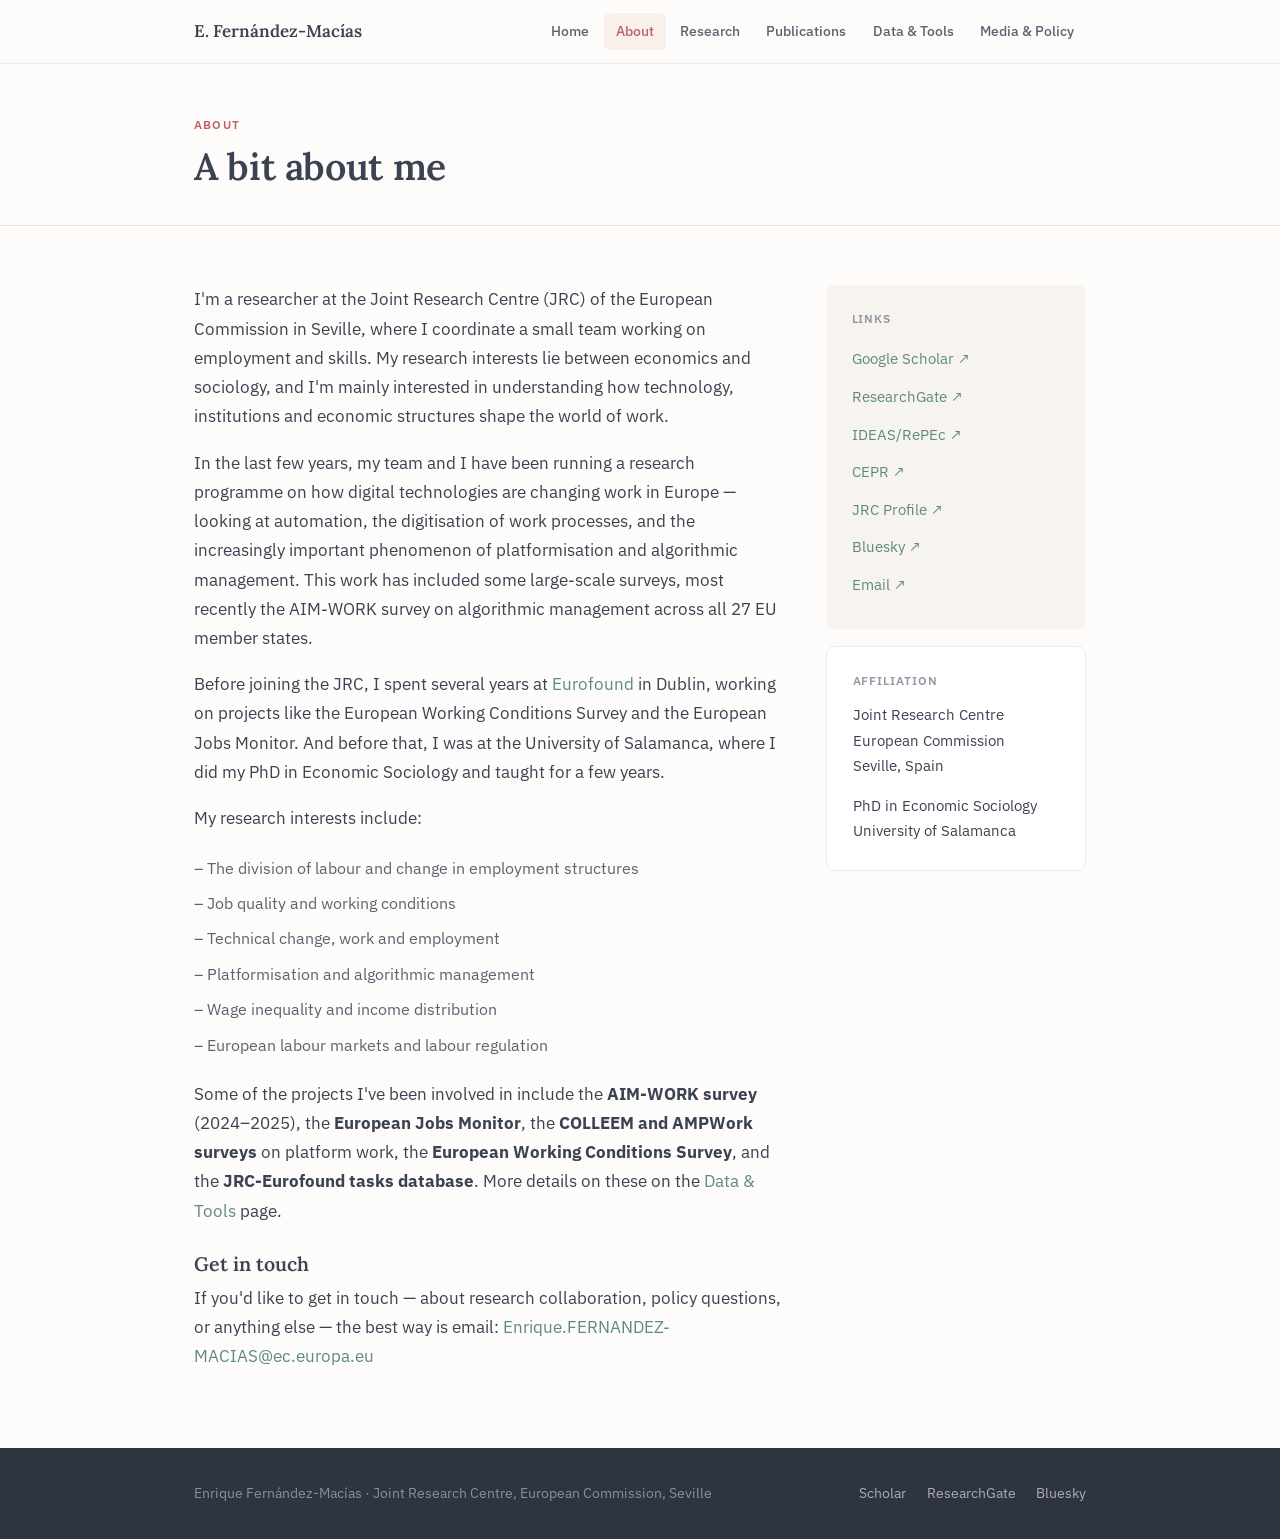
==== about.html @ 0cadeb90 "Add files via upload" ====
<!DOCTYPE html>
<html lang="en">
<head>
  <meta charset="UTF-8">
  <meta name="viewport" content="width=device-width, initial-scale=1.0">
  <title>About — Enrique Fernández-Macías</title>
  <link rel="stylesheet" href="style.css">
</head>
<body>

  <nav class="nav"><div class="nav-inner">
    <a href="index.html" class="nav-logo">E. Fernández-Macías</a>
    <button class="nav-toggle" aria-label="Toggle menu" onclick="document.querySelector('.nav-links').classList.toggle('open')"><svg viewBox="0 0 24 24" fill="none" stroke="currentColor" stroke-width="2"><path d="M3 12h18M3 6h18M3 18h18"/></svg></button>
    <ul class="nav-links">
      <li><a href="index.html">Home</a></li>
      <li><a href="about.html" class="active">About</a></li>
      <li><a href="research.html">Research</a></li>
      <li><a href="publications.html">Publications</a></li>
      <li><a href="data-tools.html">Data &amp; Tools</a></li>
      <li><a href="media.html">Media &amp; Policy</a></li>
    </ul>
  </div></nav>

  <header class="page-header">
    <div class="container">
      <span class="label">About</span>
      <h1>A bit about me</h1>
    </div>
  </header>

  <section class="section">
    <div class="container">
      <div style="display:grid; grid-template-columns:1fr 260px; gap:2.5rem; align-items:start;">
        <div>
          <p>I'm a researcher at the Joint Research Centre (JRC) of the European Commission in Seville, where I coordinate a small team working on employment and skills. My research interests lie between economics and sociology, and I'm mainly interested in understanding how technology, institutions and economic structures shape the world of work.</p>

          <p>In the last few years, my team and I have been running a research programme on how digital technologies are changing work in Europe — looking at automation, the digitisation of work processes, and the increasingly important phenomenon of platformisation and algorithmic management. This work has included some large-scale surveys, most recently the AIM-WORK survey on algorithmic management across all 27 EU member states.</p>

          <p>Before joining the JRC, I spent several years at <a href="https://www.eurofound.europa.eu/" target="_blank">Eurofound</a> in Dublin, working on projects like the European Working Conditions Survey and the European Jobs Monitor. And before that, I was at the University of Salamanca, where I did my PhD in Economic Sociology and taught for a few years.</p>

          <p>My research interests include:</p>
          <ul style="list-style:none; margin-bottom:1rem;">
            <li style="padding:0.25rem 0; font-size:0.92rem; color:var(--text-light);">– The division of labour and change in employment structures</li>
            <li style="padding:0.25rem 0; font-size:0.92rem; color:var(--text-light);">– Job quality and working conditions</li>
            <li style="padding:0.25rem 0; font-size:0.92rem; color:var(--text-light);">– Technical change, work and employment</li>
            <li style="padding:0.25rem 0; font-size:0.92rem; color:var(--text-light);">– Platformisation and algorithmic management</li>
            <li style="padding:0.25rem 0; font-size:0.92rem; color:var(--text-light);">– Wage inequality and income distribution</li>
            <li style="padding:0.25rem 0; font-size:0.92rem; color:var(--text-light);">– European labour markets and labour regulation</li>
          </ul>

          <p>Some of the projects I've been involved in include the <strong>AIM-WORK survey</strong> (2024–2025), the <strong>European Jobs Monitor</strong>, the <strong>COLLEEM and AMPWork surveys</strong> on platform work, the <strong>European Working Conditions Survey</strong>, and the <strong>JRC-Eurofound tasks database</strong>. More details on these on the <a href="data-tools.html">Data &amp; Tools</a> page.</p>

          <h3 style="margin-top:1.5rem;">Get in touch</h3>
          <p>If you'd like to get in touch — about research collaboration, policy questions, or anything else — the best way is email: <a href="mailto:Enrique.FERNANDEZ-MACIAS@ec.europa.eu">Enrique.FERNANDEZ-MACIAS@ec.europa.eu</a></p>
        </div>

        <div>
          <div style="background:var(--bg-warm); border-radius:8px; padding:1.5rem;">
            <h4 style="font-family:var(--sans); font-size:0.72rem; text-transform:uppercase; letter-spacing:0.08em; color:var(--text-muted); margin-bottom:0.8rem;">Links</h4>
            <ul style="list-style:none;">
              <li style="padding:0.35rem 0; font-size:0.88rem;"><a href="https://scholar.google.com/citations?hl=en&user=EjNnU9gAAAAJ" target="_blank">Google Scholar ↗</a></li>
              <li style="padding:0.35rem 0; font-size:0.88rem;"><a href="https://www.researchgate.net/profile/Enrique_Macias" target="_blank">ResearchGate ↗</a></li>
              <li style="padding:0.35rem 0; font-size:0.88rem;"><a href="https://ideas.repec.org/f/pfe504.html" target="_blank">IDEAS/RePEc ↗</a></li>
              <li style="padding:0.35rem 0; font-size:0.88rem;"><a href="https://cepr.org/about/people/enrique-fernandez-macias" target="_blank">CEPR ↗</a></li>
              <li style="padding:0.35rem 0; font-size:0.88rem;"><a href="https://joint-research-centre.ec.europa.eu/enrique-fernandez-macias_en" target="_blank">JRC Profile ↗</a></li>
              <li style="padding:0.35rem 0; font-size:0.88rem;"><a href="https://bsky.app/profile/quiquefm.bsky.social" target="_blank">Bluesky ↗</a></li>
              <li style="padding:0.35rem 0; font-size:0.88rem;"><a href="mailto:Enrique.FERNANDEZ-MACIAS@ec.europa.eu">Email ↗</a></li>
            </ul>
          </div>

          <div style="background:var(--bg-white); border:1px solid var(--border-light); border-radius:8px; padding:1.5rem; margin-top:1rem;">
            <h4 style="font-family:var(--sans); font-size:0.72rem; text-transform:uppercase; letter-spacing:0.08em; color:var(--text-muted); margin-bottom:0.8rem;">Affiliation</h4>
            <p style="font-size:0.88rem; margin:0;">Joint Research Centre<br>European Commission<br>Seville, Spain</p>
            <p style="font-size:0.88rem; margin-top:0.8rem; margin-bottom:0;">PhD in Economic Sociology<br>University of Salamanca</p>
          </div>
        </div>
      </div>
    </div>
  </section>

  <footer class="footer"><div class="container"><div class="footer-inner">
    <div>Enrique Fernández-Macías · Joint Research Centre, European Commission, Seville</div>
    <ul class="footer-links">
      <li><a href="https://scholar.google.com/citations?hl=en&user=EjNnU9gAAAAJ" target="_blank">Scholar</a></li>
      <li><a href="https://www.researchgate.net/profile/Enrique_Macias" target="_blank">ResearchGate</a></li>
      <li><a href="https://bsky.app/profile/quiquefm.bsky.social" target="_blank">Bluesky</a></li>
    </ul>
  </div></div></footer>
</body>
</html>
---- style.css ----
/* ============================================
   Enrique Fernández-Macías — Academic Website
   Warm, informal, research-oriented aesthetic
   ============================================ */

@import url('https://fonts.googleapis.com/css2?family=Lora:ital,wght@0,400;0,500;0,600;0,700;1,400;1,500&family=IBM+Plex+Sans:ital,wght@0,300;0,400;0,500;0,600;1,400&display=swap');

:root {
  --slate: #3b4252;
  --slate-light: #4c566a;
  --slate-dark: #2e3440;
  --rust: #bf616a;
  --rust-light: #d08770;
  --rust-subtle: #faf0eb;
  --teal: #5e8b7e;
  --teal-light: #8fbcbb;
  --text: #3b4252;
  --text-light: #5c6370;
  --text-muted: #9199a5;
  --bg: #fdfcfa;
  --bg-white: #ffffff;
  --bg-warm: #f7f3ee;
  --bg-sand: #f0ebe3;
  --border: #e5dfd7;
  --border-light: #eeebe6;
  --serif: 'Lora', Georgia, serif;
  --sans: 'IBM Plex Sans', -apple-system, sans-serif;
  --max-width: 960px;
  --nav-height: 64px;
}

*, *::before, *::after { box-sizing: border-box; margin: 0; padding: 0; }

html {
  font-size: 17px;
  scroll-behavior: smooth;
  -webkit-font-smoothing: antialiased;
}

body {
  font-family: var(--sans);
  color: var(--text);
  background: var(--bg);
  line-height: 1.72;
  min-height: 100vh;
  display: flex;
  flex-direction: column;
}

img { max-width: 100%; display: block; }
a { color: var(--teal); text-decoration: none; transition: color 0.2s; }
a:hover { color: var(--rust); }

h1, h2, h3, h4 { font-family: var(--serif); font-weight: 600; line-height: 1.3; color: var(--slate); }
h1 { font-size: 2.2rem; letter-spacing: -0.01em; }
h2 { font-size: 1.6rem; margin-bottom: 0.7rem; }
h3 { font-size: 1.15rem; margin-bottom: 0.4rem; }
p { margin-bottom: 1rem; }

.lead {
  font-family: var(--serif);
  font-size: 1.1rem;
  font-weight: 400;
  line-height: 1.8;
  color: var(--text-light);
  font-style: italic;
}

.label {
  font-size: 0.7rem;
  font-weight: 600;
  letter-spacing: 0.1em;
  text-transform: uppercase;
  color: var(--rust);
  display: block;
  margin-bottom: 0.4rem;
}

/* --- Navigation --- */
.nav {
  position: sticky; top: 0; z-index: 100;
  background: rgba(253, 252, 250, 0.9);
  backdrop-filter: blur(10px);
  border-bottom: 1px solid var(--border-light);
  height: var(--nav-height);
}
.nav-inner {
  max-width: var(--max-width); margin: 0 auto; padding: 0 2rem;
  height: 100%; display: flex; align-items: center; justify-content: space-between;
}
.nav-logo {
  font-family: var(--serif); font-size: 1rem; font-weight: 600;
  color: var(--slate); white-space: nowrap;
}
.nav-logo:hover { color: var(--rust); }
.nav-links { display: flex; gap: 0.15rem; list-style: none; }
.nav-links a {
  display: block; padding: 0.4rem 0.7rem; font-size: 0.8rem; font-weight: 500;
  color: var(--text-light); border-radius: 5px; transition: all 0.2s;
}
.nav-links a:hover { color: var(--slate); background: var(--bg-warm); }
.nav-links a.active { color: var(--rust); background: var(--rust-subtle); }

.nav-toggle { display: none; background: none; border: none; cursor: pointer; padding: 0.5rem; color: var(--slate); }
.nav-toggle svg { width: 22px; height: 22px; }

/* --- Layout --- */
.container { max-width: var(--max-width); margin: 0 auto; padding: 0 2rem; }
.section { padding: 3.5rem 0; }

/* --- Hero --- */
.hero { padding: 3.5rem 0 3rem; }
.hero-grid { display: grid; grid-template-columns: 1fr 280px; gap: 3rem; align-items: start; }
.hero-text h1 { margin-bottom: 1rem; }
.hero-text .lead { margin-bottom: 1rem; font-style: normal; }

.hero-photo {
  border-radius: 8px;
  overflow: hidden;
  border: 3px solid var(--bg-sand);
  box-shadow: 0 4px 20px rgba(0,0,0,0.06);
}
.hero-photo img { width: 100%; aspect-ratio: 4/5; object-fit: cover; }
.hero-photo-placeholder {
  width: 100%; aspect-ratio: 4/5;
  background: linear-gradient(145deg, var(--bg-sand) 0%, var(--border) 100%);
  display: flex; align-items: center; justify-content: center;
  color: var(--text-muted); font-size: 0.82rem; text-align: center; padding: 1.5rem; line-height: 1.5;
}

.hero-links {
  display: flex; flex-wrap: wrap; gap: 0.8rem; margin-top: 1.2rem; padding-top: 1.2rem;
  border-top: 1px solid var(--border-light);
  font-size: 0.85rem;
}
.hero-links a { font-weight: 500; }

/* --- Warm banner --- */
.banner {
  background: var(--slate);
  color: rgba(255,255,255,0.85);
  padding: 3rem 0;
}
.banner h2 { color: #fff; font-size: 1.4rem; }
.banner p { font-size: 0.92rem; line-height: 1.65; }
.banner-cols { display: grid; grid-template-columns: repeat(3, 1fr); gap: 1.5rem; margin-top: 1.5rem; }
.banner-col { padding: 1.2rem; background: rgba(255,255,255,0.06); border-radius: 8px; border: 1px solid rgba(255,255,255,0.08); }
.banner-col h3 { color: var(--rust-light); font-size: 1rem; margin-bottom: 0.4rem; }
.banner-col p { font-size: 0.85rem; color: rgba(255,255,255,0.65); margin: 0; }

/* --- Cards --- */
.card-grid { display: grid; grid-template-columns: repeat(auto-fill, minmax(280px, 1fr)); gap: 1.2rem; }
.card {
  background: var(--bg-white); border: 1px solid var(--border-light); border-radius: 8px;
  padding: 1.5rem; transition: all 0.3s;
}
.card:hover { border-color: var(--border); box-shadow: 0 3px 15px rgba(0,0,0,0.04); }
.card h3 { font-size: 1.05rem; }
.card h3 a { color: var(--slate); }
.card h3 a:hover { color: var(--rust); }
.card p { font-size: 0.88rem; color: var(--text-light); line-height: 1.6; }
.card .tag {
  display: inline-block; font-size: 0.68rem; font-weight: 600; letter-spacing: 0.07em;
  text-transform: uppercase; color: var(--teal); background: #eef5f2; padding: 0.2rem 0.5rem;
  border-radius: 3px; margin-bottom: 0.6rem;
}

/* --- Page header --- */
.page-header { padding: 3rem 0 2rem; border-bottom: 1px solid var(--border); }
.page-header .lead { max-width: 640px; }

/* --- Research themes --- */
.theme-block { padding: 2.5rem 0; border-bottom: 1px solid var(--border-light); }
.theme-block:last-child { border-bottom: none; }
.theme-header { margin-bottom: 1rem; }
.theme-body { max-width: 720px; }
.theme-body p { font-size: 0.93rem; color: var(--text-light); }

.theme-pubs { margin-top: 1rem; padding-top: 0.8rem; border-top: 1px solid var(--border-light); }
.theme-pubs h4 {
  font-family: var(--sans); font-size: 0.73rem; font-weight: 600;
  text-transform: uppercase; letter-spacing: 0.08em; color: var(--text-muted); margin-bottom: 0.6rem;
}

.pub-item {
  padding: 0.5rem 0; border-bottom: 1px solid var(--border-light);
  font-size: 0.86rem; line-height: 1.55; color: var(--text-light);
}
.pub-item:last-child { border-bottom: none; }
.pub-item a { font-weight: 500; }
.pub-item .pub-year { display: inline-block; font-size: 0.73rem; font-weight: 600; color: var(--text-muted); min-width: 3rem; }

/* --- Publications page --- */
.pub-section { padding: 2rem 0; border-bottom: 1px solid var(--border-light); }
.pub-section:last-child { border-bottom: none; }
.pub-section h2 {
  font-size: 1.25rem; margin-bottom: 1rem; padding-bottom: 0.4rem;
  border-bottom: 2px solid var(--rust); display: inline-block;
}
.pub-list { list-style: none; }
.pub-list li {
  padding: 0.55rem 0; border-bottom: 1px solid var(--border-light);
  font-size: 0.86rem; line-height: 1.6; color: var(--text-light);
}
.pub-list li:last-child { border-bottom: none; }
.pub-list li a { font-weight: 500; }

.pub-filter { display: flex; flex-wrap: wrap; gap: 0.4rem; margin-bottom: 1.5rem; padding-bottom: 1.2rem; border-bottom: 1px solid var(--border-light); }
.pub-filter a {
  font-size: 0.75rem; font-weight: 600; letter-spacing: 0.03em; padding: 0.35rem 0.75rem;
  border-radius: 16px; border: 1px solid var(--border); color: var(--text-light); transition: all 0.2s;
}
.pub-filter a:hover, .pub-filter a.active { background: var(--slate); color: #fff; border-color: var(--slate); }

/* --- Data & Tools --- */
.dataset-card {
  background: var(--bg-white); border: 1px solid var(--border-light); border-radius: 8px;
  padding: 1.5rem; margin-bottom: 1.2rem; transition: border-color 0.3s;
}
.dataset-card:hover { border-color: var(--border); }
.dataset-card h3 { font-size: 1.05rem; margin-bottom: 0.3rem; }
.dataset-card p { font-size: 0.88rem; color: var(--text-light); margin-bottom: 0.5rem; }
.dataset-links { display: flex; gap: 0.8rem; flex-wrap: wrap; }
.dataset-links a { font-size: 0.78rem; font-weight: 600; color: var(--teal); }
.dataset-links a:hover { color: var(--rust); }

/* --- Media items --- */
.media-item {
  display: grid; grid-template-columns: 90px 1fr; gap: 1rem;
  padding: 1rem 0; border-bottom: 1px solid var(--border-light); align-items: start;
}
.media-item:last-child { border-bottom: none; }
.media-date { font-size: 0.75rem; font-weight: 600; color: var(--text-muted); text-transform: uppercase; letter-spacing: 0.03em; padding-top: 0.1rem; }
.media-outlet { font-size: 0.7rem; font-weight: 600; letter-spacing: 0.05em; text-transform: uppercase; color: var(--rust); margin-bottom: 0.15rem; display: block; }
.media-title { font-family: var(--serif); font-size: 1rem; font-weight: 600; color: var(--slate); line-height: 1.3; margin-bottom: 0.2rem; }
.media-title a { color: var(--slate); }
.media-title a:hover { color: var(--rust); }
.media-desc { font-size: 0.83rem; color: var(--text-light); line-height: 1.5; margin: 0; }

/* --- Video/podcast embeds --- */
.media-embed {
  background: var(--bg-warm); border: 1px solid var(--border); border-radius: 8px;
  padding: 1.2rem; margin-bottom: 1rem;
}
.media-embed h4 { font-size: 0.95rem; margin-bottom: 0.3rem; }
.media-embed p { font-size: 0.83rem; color: var(--text-light); margin-bottom: 0.5rem; }
.media-embed .embed-type {
  display: inline-block; font-size: 0.65rem; font-weight: 700; letter-spacing: 0.08em;
  text-transform: uppercase; padding: 0.15rem 0.45rem; border-radius: 3px; margin-bottom: 0.5rem;
}
.embed-podcast { background: #e8f0ed; color: var(--teal); }
.embed-video { background: #fce8e6; color: var(--rust); }
.embed-talk { background: #e8ecf0; color: var(--slate-light); }

/* --- Figure / chart references --- */
.figure-box {
  background: var(--bg-warm); border: 1px solid var(--border); border-radius: 8px;
  padding: 1rem; margin: 1.5rem 0; text-align: center;
}
.figure-box img { border-radius: 4px; margin: 0 auto; max-height: 320px; }
.figure-box .caption {
  font-size: 0.78rem; color: var(--text-muted); margin-top: 0.5rem;
  font-style: italic; line-height: 1.5;
}

/* --- Footer --- */
.footer {
  margin-top: auto; background: var(--slate-dark); color: rgba(255,255,255,0.45);
  padding: 2rem 0; font-size: 0.8rem;
}
.footer-inner { display: flex; justify-content: space-between; align-items: center; flex-wrap: wrap; gap: 1rem; }
.footer a { color: rgba(255,255,255,0.6); }
.footer a:hover { color: #fff; }
.footer-links { display: flex; gap: 1.2rem; list-style: none; }

/* --- Utility --- */
.sr-only { position: absolute; width: 1px; height: 1px; padding: 0; margin: -1px; overflow: hidden; clip: rect(0,0,0,0); border: 0; }

/* --- Animations --- */
@keyframes fadeUp { from { opacity: 0; transform: translateY(12px); } to { opacity: 1; transform: translateY(0); } }
.fade-in { animation: fadeUp 0.5s ease forwards; }
.fade-in-d1 { animation-delay: 0.1s; opacity: 0; }
.fade-in-d2 { animation-delay: 0.2s; opacity: 0; }

/* --- Responsive --- */
@media (max-width: 860px) {
  html { font-size: 16px; }
  h1 { font-size: 1.8rem; }
  .hero-grid { grid-template-columns: 1fr; gap: 1.5rem; }
  .hero-photo { max-width: 220px; }
  .banner-cols { grid-template-columns: 1fr; }
  .card-grid { grid-template-columns: 1fr; }
}

@media (max-width: 600px) {
  .container { padding: 0 1.2rem; }
  .section { padding: 2.5rem 0; }
  .hero { padding: 2.5rem 0 2rem; }
  .page-header { padding: 2rem 0 1.5rem; }
  .nav-links {
    display: none; position: absolute; top: var(--nav-height); left: 0; right: 0;
    background: var(--bg); border-bottom: 1px solid var(--border);
    flex-direction: column; padding: 0.5rem 1.2rem 1rem;
  }
  .nav-links.open { display: flex; }
  .nav-toggle { display: block; }
  .media-item { grid-template-columns: 1fr; gap: 0.2rem; }
}
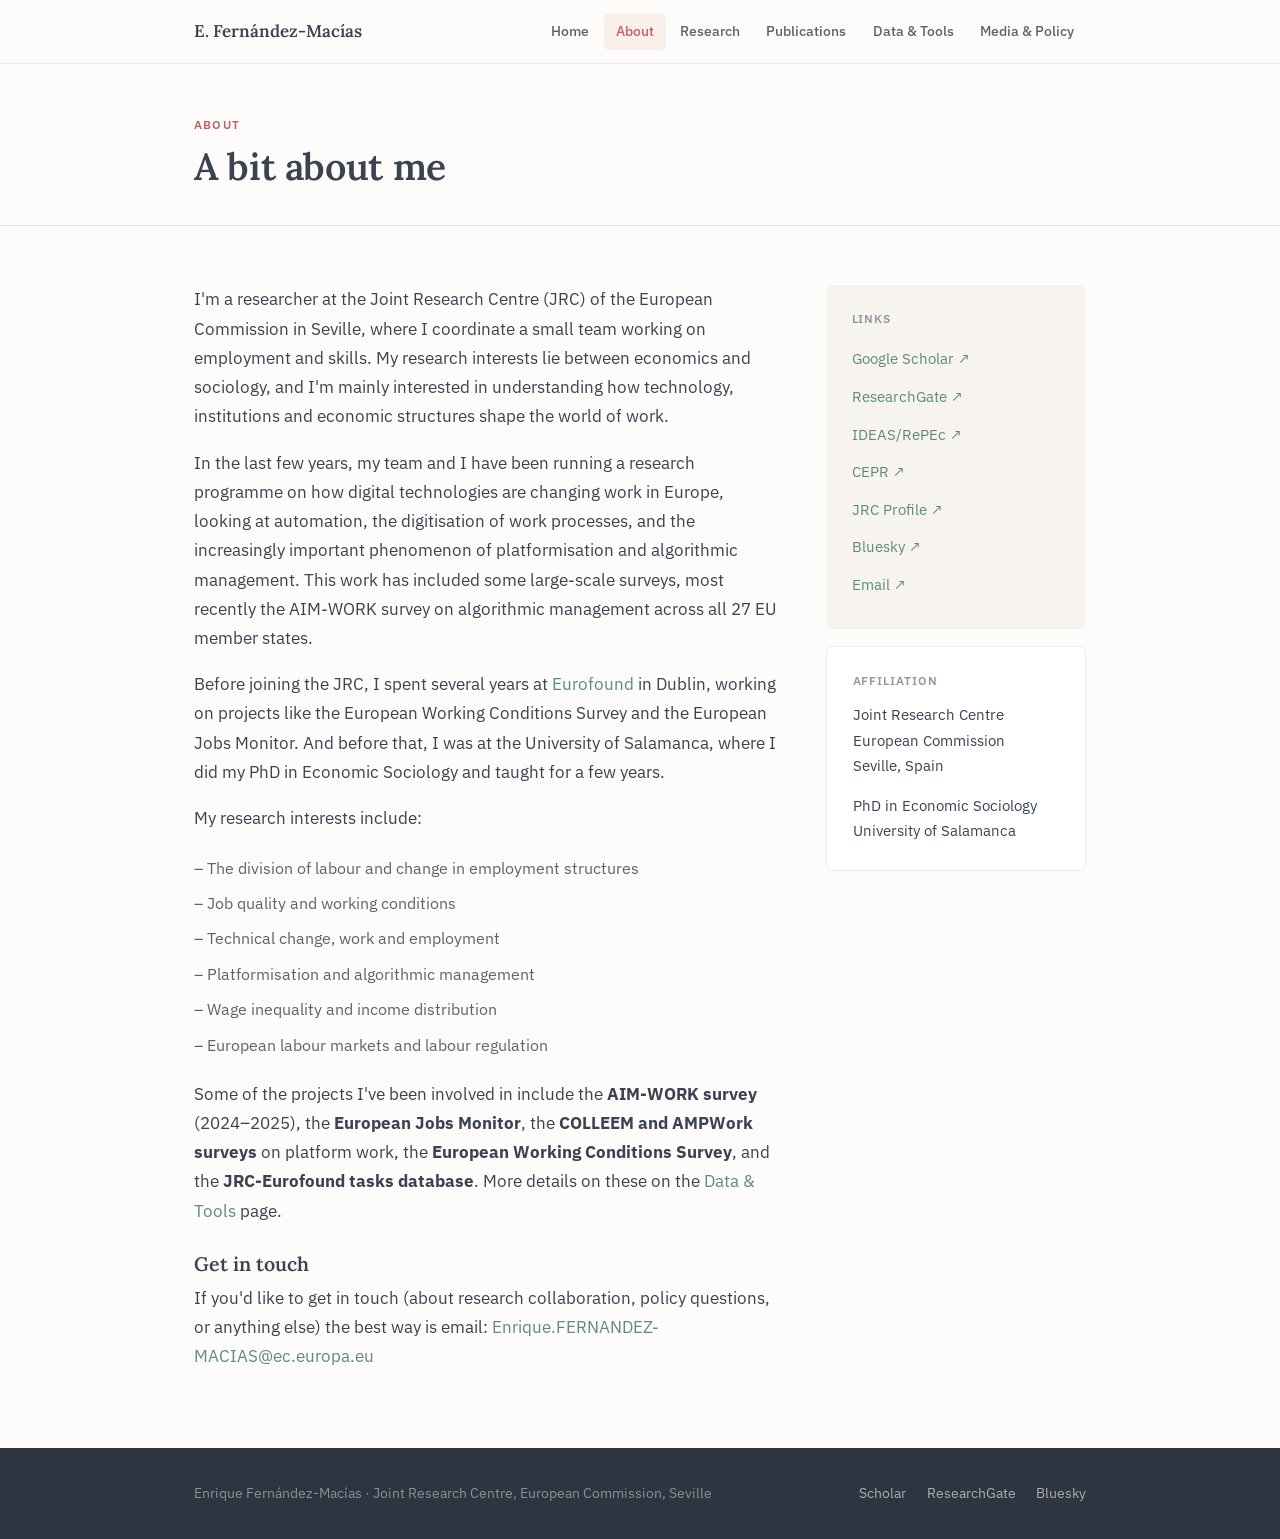
==== commit 3591e410: "Update about.html" ====
--- a/about.html
+++ b/about.html
@@ -5,6 +5,15 @@
   <meta name="viewport" content="width=device-width, initial-scale=1.0">
   <title>About — Enrique Fernández-Macías</title>
   <link rel="stylesheet" href="style.css">
+<!-- Google tag (gtag.js) -->
+<script async src="https://www.googletagmanager.com/gtag/js?id=G-TLWXJH9JFY"></script>
+<script>
+  window.dataLayer = window.dataLayer || [];
+  function gtag(){dataLayer.push(arguments);}
+  gtag('js', new Date());
+
+  gtag('config', 'G-TLWXJH9JFY');
+</script>
 </head>
 <body>
 
@@ -34,7 +43,7 @@
         <div>
           <p>I'm a researcher at the Joint Research Centre (JRC) of the European Commission in Seville, where I coordinate a small team working on employment and skills. My research interests lie between economics and sociology, and I'm mainly interested in understanding how technology, institutions and economic structures shape the world of work.</p>
 
-          <p>In the last few years, my team and I have been running a research programme on how digital technologies are changing work in Europe — looking at automation, the digitisation of work processes, and the increasingly important phenomenon of platformisation and algorithmic management. This work has included some large-scale surveys, most recently the AIM-WORK survey on algorithmic management across all 27 EU member states.</p>
+          <p>In the last few years, my team and I have been running a research programme on how digital technologies are changing work in Europe, looking at automation, the digitisation of work processes, and the increasingly important phenomenon of platformisation and algorithmic management. This work has included some large-scale surveys, most recently the AIM-WORK survey on algorithmic management across all 27 EU member states.</p>
 
           <p>Before joining the JRC, I spent several years at <a href="https://www.eurofound.europa.eu/" target="_blank">Eurofound</a> in Dublin, working on projects like the European Working Conditions Survey and the European Jobs Monitor. And before that, I was at the University of Salamanca, where I did my PhD in Economic Sociology and taught for a few years.</p>
 
@@ -51,7 +60,7 @@
           <p>Some of the projects I've been involved in include the <strong>AIM-WORK survey</strong> (2024–2025), the <strong>European Jobs Monitor</strong>, the <strong>COLLEEM and AMPWork surveys</strong> on platform work, the <strong>European Working Conditions Survey</strong>, and the <strong>JRC-Eurofound tasks database</strong>. More details on these on the <a href="data-tools.html">Data &amp; Tools</a> page.</p>
 
           <h3 style="margin-top:1.5rem;">Get in touch</h3>
-          <p>If you'd like to get in touch — about research collaboration, policy questions, or anything else — the best way is email: <a href="mailto:Enrique.FERNANDEZ-MACIAS@ec.europa.eu">Enrique.FERNANDEZ-MACIAS@ec.europa.eu</a></p>
+          <p>If you'd like to get in touch (about research collaboration, policy questions, or anything else) the best way is email: <a href="mailto:Enrique.FERNANDEZ-MACIAS@ec.europa.eu">Enrique.FERNANDEZ-MACIAS@ec.europa.eu</a></p>
         </div>
 
         <div>
